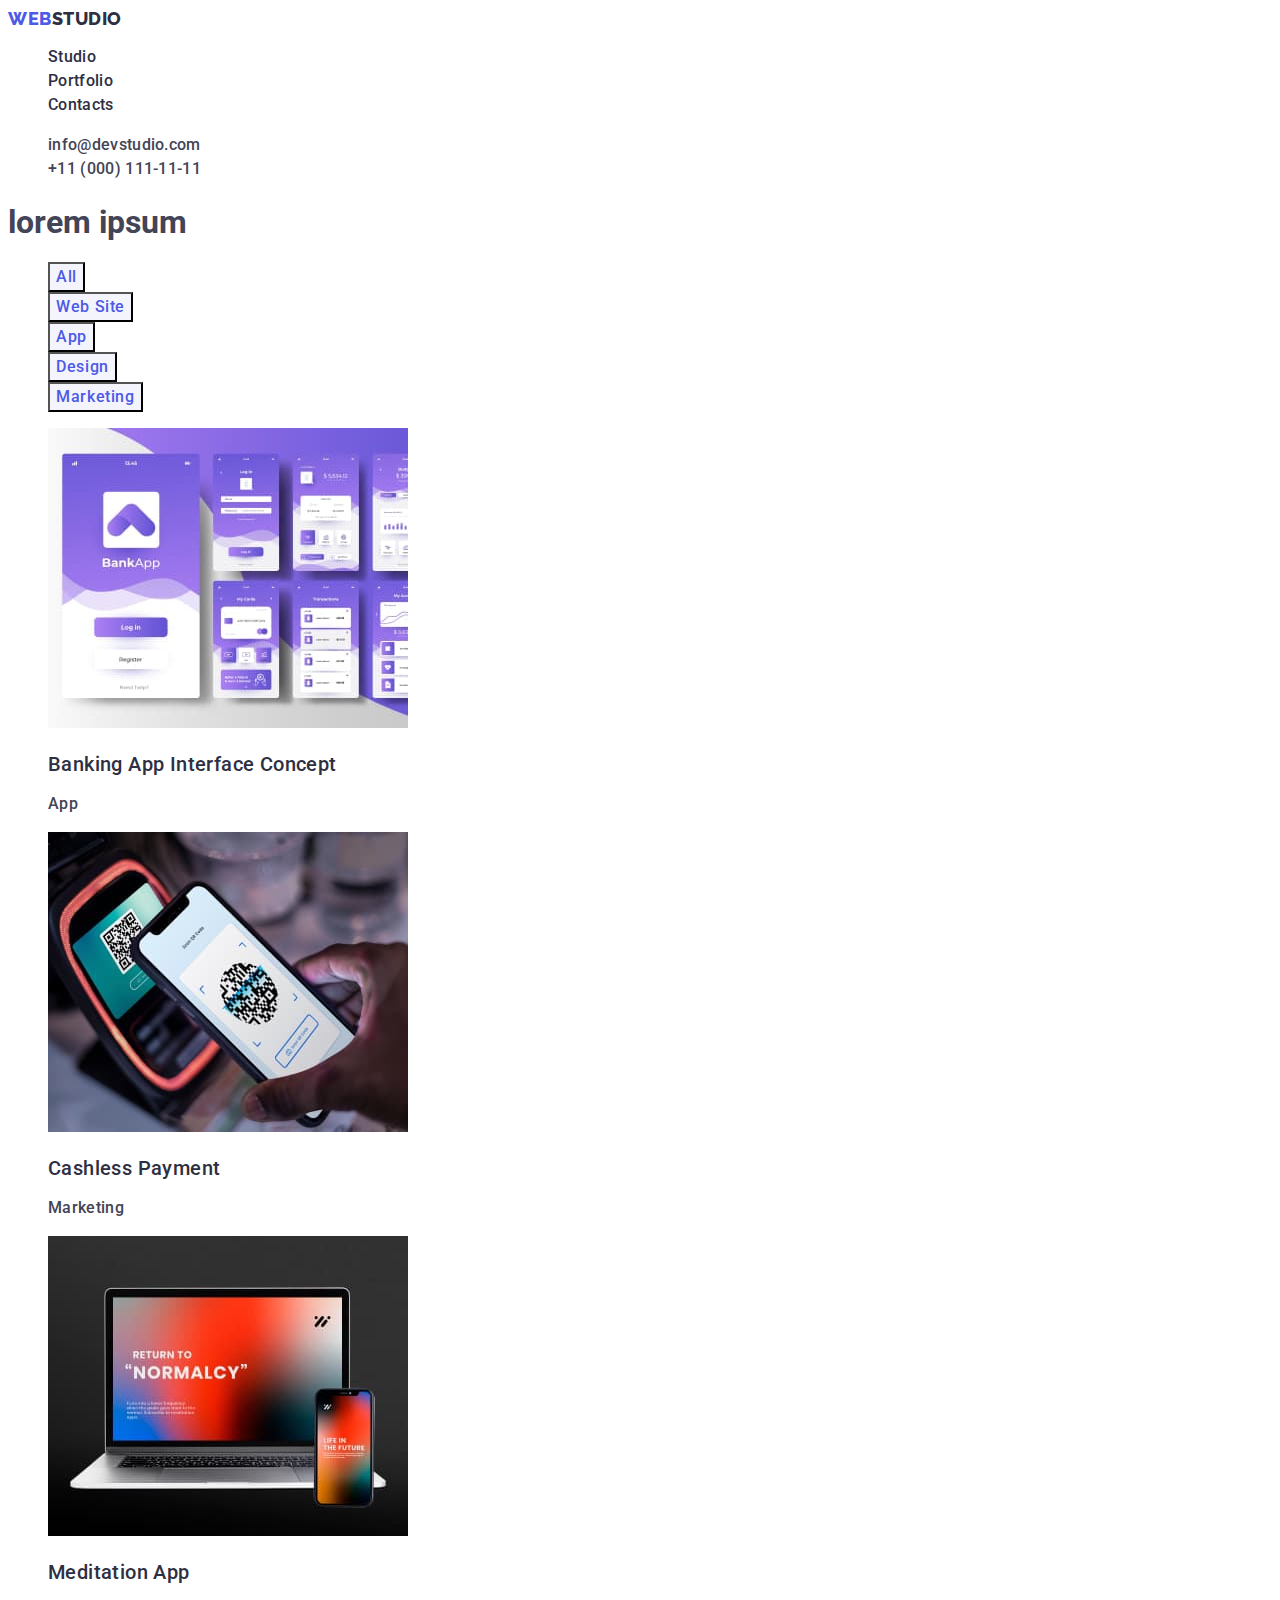
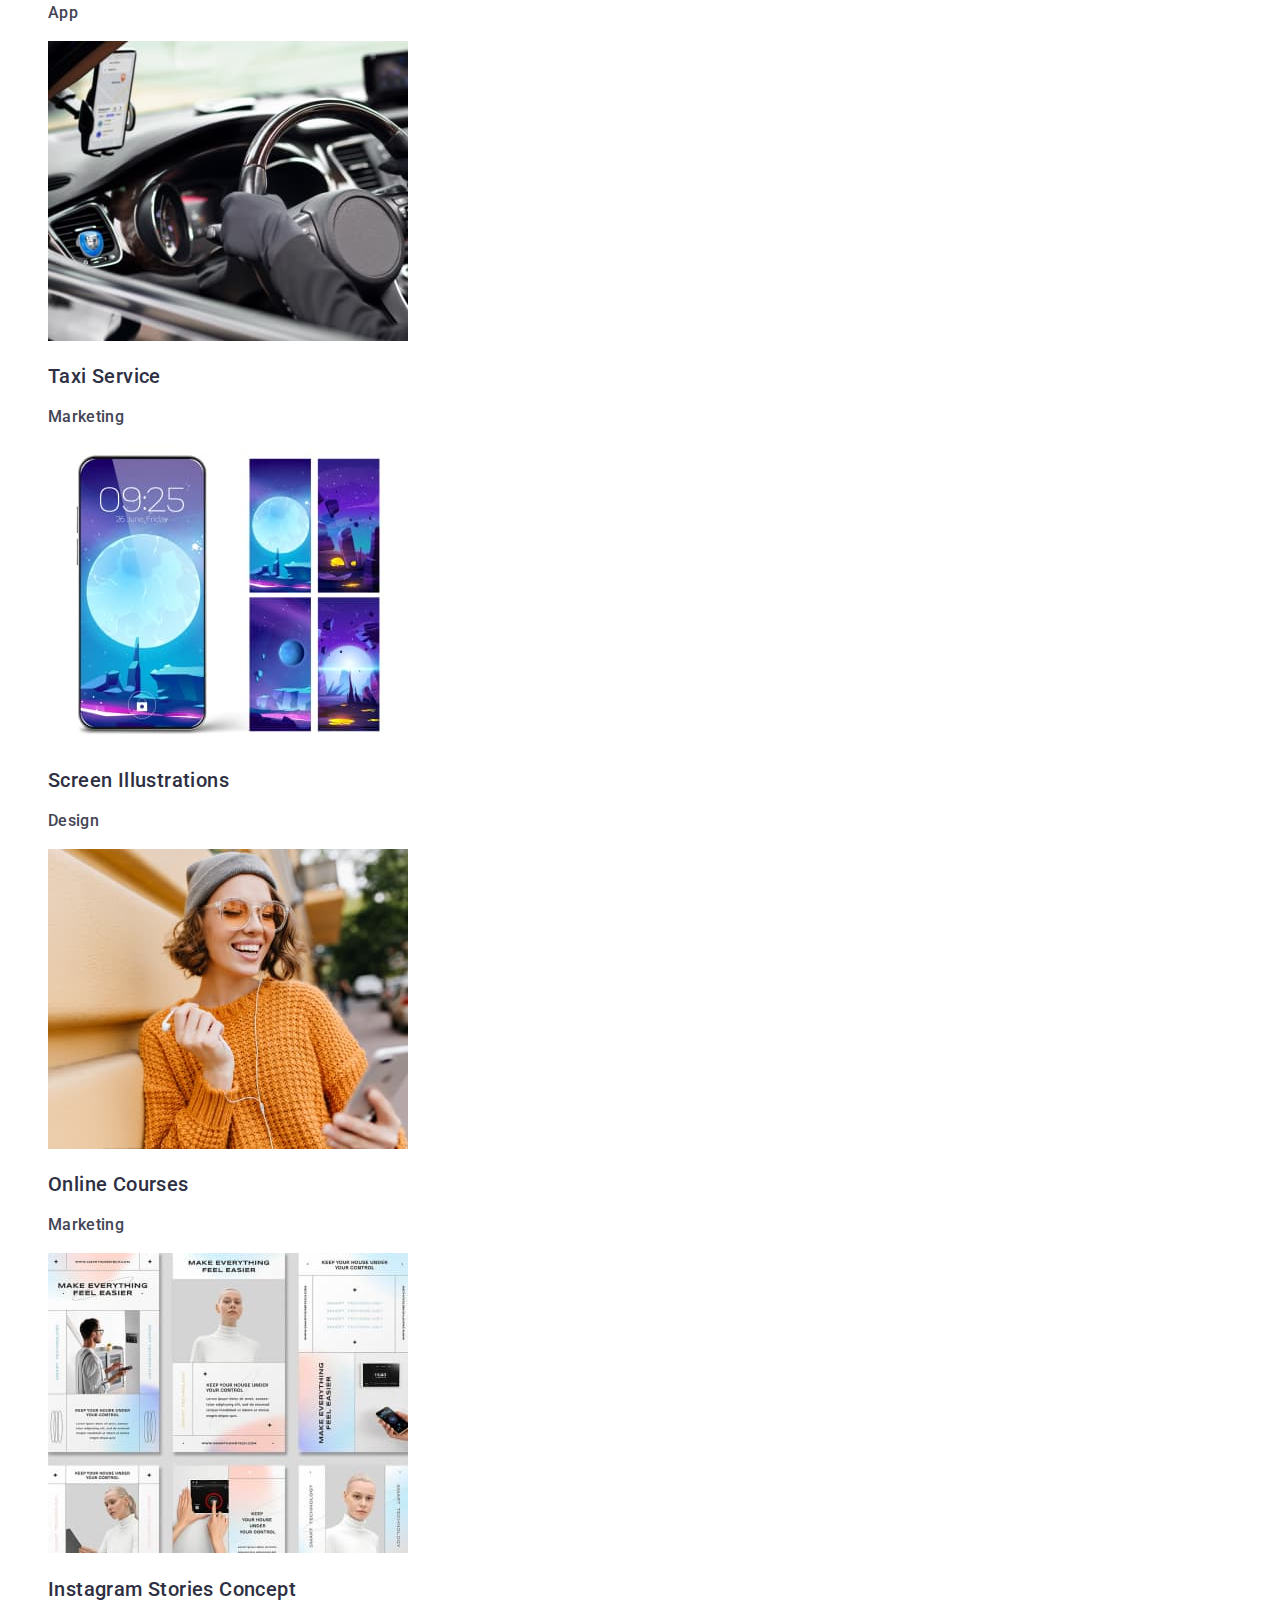
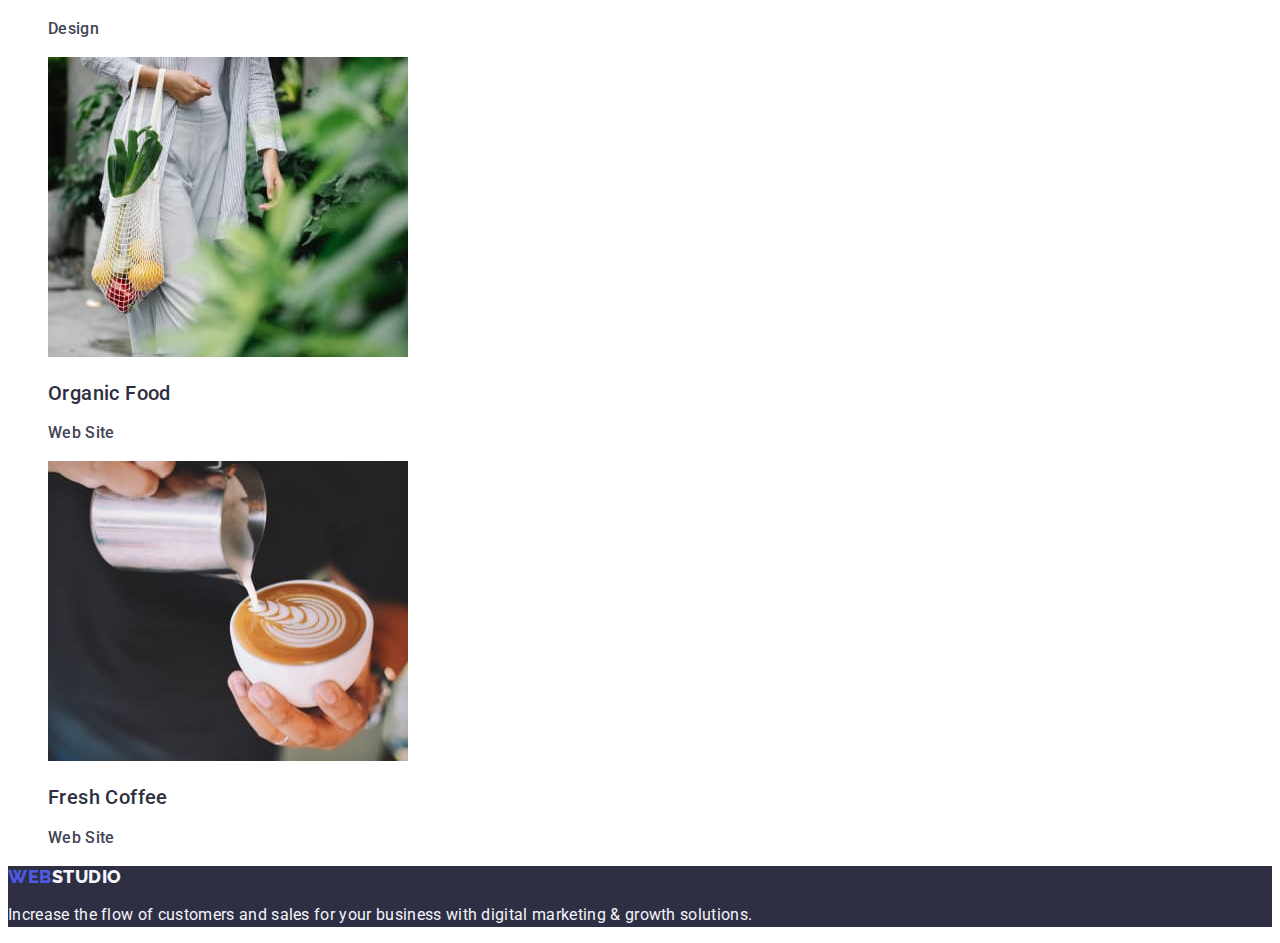
==== portfolio.html @ 7819ffb1 "Initial commit" ====
<!DOCTYPE html>
<html lang="en">
  <head>
    <meta charset="UTF-8" />
    <meta name="viewport" content="width=device-width, initial-scale=1.0" />
    <title>hw2 - portfolio</title>
    <link rel="stylesheet" href="./css/styles.css" />
    <link rel="preconnect" href="https://fonts.googleapis.com" />
    <link rel="preconnect" href="https://fonts.gstatic.com" crossorigin />
    <link
      href="https://fonts.googleapis.com/css2?family=Raleway:wght@800&family=Roboto:wght@400;500;700;900&display=swap"
      rel="stylesheet"
    />
    <style>
      body {
        font-family: 'Roboto', sans-serif;
        color: #434455;
      }
    </style>
  </head>

  <body>
    <header class="header">
      <nav>
        <a class="logo link" href="./index.html"
          >Web<span class="logo-span">Studio</span></a
        >
        <ul class="list">
          <li><a class="link" href="./index.html">Studio</a></li>
          <li><a class="link" href="./portfolio.html">Portfolio</a></li>
          <li><a class="link" href="">Contacts</a></li>
        </ul>
      </nav>

      <address class="address">
        <ul class="list">
          <li>
            <a class="link contact-link" href="mailto:info@devstudio.com"
              >info@devstudio.com</a
            >
          </li>
          <li>
            <a class="link contact-link" href="tel:+110001111111"
              >+11 (000) 111-11-11</a
            >
          </li>
        </ul>
      </address>
    </header>

    <main>
      <section class="contact-portfolio">
        <h1>lorem ipsum</h1>
        <ul class="list">
          <li><button class="p-button" type="button">All</button></li>
          <li><button class="p-button" type="button">Web Site</button></li>
          <li><button class="p-button" type="button">App</button></li>
          <li><button class="p-button" type="button">Design</button></li>
          <li><button class="p-button" type="button">Marketing</button></li>
        </ul>

        <ul class="list">
          <li>
            <a class="link" href="">
              <img
                src="./images/Portfolio/banking-app.jpg"
                alt="banking app with purple color palette"
                width="360"
              />
              <h2 class="tertiary-heading">Banking App Interface Concept</h2>
              <p class="paragraph">App</p>
            </a>
          </li>
          <li>
            <a class="link" href="">
              <img
                src="./images/Portfolio/cashless-payment.jpg"
                alt="telephone application enabling cashless payments"
                width="360"
              />
              <h2 class="tertiary-heading">Cashless Payment</h2>
              <p class="paragraph">Marketing</p>
            </a>
          </li>
          <li>
            <a class="link" href="">
              <img
                src="./images/Portfolio/meditation-app.jpg"
                alt="laptop and smartphone"
                width="360"
              />
              <h2 class="tertiary-heading">Meditation App</h2>
              <p class="paragraph">App</p>
            </a>
          </li>
          <li>
            <a class="link" href="">
              <img
                src="./images/Portfolio/taxi-service.jpg"
                alt="close up of a car dashboard"
                width="360"
              />
              <h2 class="tertiary-heading">Taxi Service</h2>
              <p class="paragraph">Marketing</p>
            </a>
          </li>
          <li>
            <a class="link" href="">
              <img
                src="./images/Portfolio/screen-illustration.jpg"
                alt="smartphone and wallpaper designs"
                width="360"
              />
              <h2 class="tertiary-heading">Screen Illustrations</h2>
              <p class="paragraph">Design</p>
            </a>
          </li>
          <li>
            <a class="link" href="">
              <img
                src="./images/Portfolio/online-courses.jpg"
                alt="broadly smiling woman in a gray cap, sunglasses and orange sweater holding a smartphone with headphones"
                width="360"
              />
              <h2 class="tertiary-heading">Online Courses</h2>
              <p class="paragraph">Marketing</p>
            </a>
          </li>
          <li>
            <a class="link" href="">
              <img
                src="./images/Portfolio/insta-stories-concept.jpg"
                alt="several concept designs for a smart home advertising brochure"
                width="360"
              />
              <h2 class="tertiary-heading">Instagram Stories Concept</h2>
              <p class="paragraph">Design</p>
            </a>
          </li>
          <li>
            <a class="link" href="">
              <img
                src="./images/Portfolio/organic-food.jpg"
                alt="woman in gray clothes carrying a net of fruits and vegetables"
                width="360"
              />
              <h2 class="tertiary-heading">Organic Food</h2>
              <p class="paragraph">Web Site</p>
            </a>
          </li>
          <li>
            <a class="link" href="">
              <img
                src="./images/Portfolio/fresh-coffee.jpg"
                alt="strong close up of a barista's hands decorating coffee with cream"
                width="360"
              />
              <h2 class="tertiary-heading">Fresh Coffee</h2>
              <p class="paragraph">Web Site</p>
            </a>
          </li>
        </ul>
      </section>
    </main>

    <footer class="footer">
      <a class="logo link" href="./index.html"
        >Web<span class="logo-span-two">Studio</span></a
      >
      <p class="paragraph">
        Increase the flow of customers and sales for your business with digital
        marketing & growth solutions.
      </p>
    </footer>
  </body>
</html>
---- css/styles.css ----
:root {
  --primary-brand-color: #4d5ae5;
  --pressed-state-color: #404bbf;
  --dark-color: #2e2f42;
  --success-color: #31d0aa;
  --text-color: #434455;
  --subtle-text-color: #8e8f99;
  --accent-color: #e7e9fc;
  --light-color: #f4f4fd;
  --hero-background-color: #2e2f42;
  --white-background-color: #ffffff;
  --modal-background-color: #fcfcfc;
}

.header {
  background-color: var(--white-background-color);
}

.footer {
  background-color: var(--hero-background-color);
}

.footer > .paragraph {
  color: var(--light-color);
}

.heading {
  background-color: var(--hero-background-color);
}

.main-heading {
  color: var(--white-background-color);
  font-size: 56px;
  font-weight: 700;
  line-height: 1.07em;
  letter-spacing: 0.02em;
  text-align: center;
}

.solutions {
  background-color: var(--white-background-color);
}

.products {
  background-color: var(--white-background-color);
}

.team {
  background-color: var(--light-color);
}

.team-member {
  background-color: var(--white-background-color);
}

.secondary-heading {
  color: var(--dark-color);
  font-size: 36px;
  font-weight: 700;
  line-height: 1.11em;
  letter-spacing: 0.02em;
  text-transform: capitalize;
  text-align: center;
}

.tertiary-heading {
  color: var(--dark-color);
  font-size: 20px;
  font-weight: 500;
  line-height: 1.2em;
  letter-spacing: 0.02em;
}

.paragraph {
  color: var(--text-color);
  font-size: 16px;
  line-height: 1.5em;
  letter-spacing: 0.02em;
}

.portfolio {
  background-color: var(--white-background-color);
}

.link {
  color: var(--primary-brand-color);
  font-size: 18px;
  line-height: 1.17em;
  letter-spacing: 0.03em;
  text-decoration: none;
}

.footer > .link {
  color: var(--primary-brand-color);
}

.list {
  list-style: none;
}

.list .link {
  color: var(--dark-color);
  font-size: 16px;
  font-weight: 500;
  line-height: 1.5em;
  letter-spacing: 0.02em;
  text-decoration: none;
}

.list .link:hover {
  color: var(--pressed-state-color);
}

.list .link:focus {
  color: var(--pressed-state-color);
}

.p-button {
  font-family: 'Roboto', sans-serif;
  color: var(--primary-brand-color);
  background-color: var(--light-color);
  font-size: 16px;
  font-weight: 500;
  line-height: 1.5em;
  letter-spacing: 0.04em;
  cursor: pointer;
}

.p-button:hover {
  color: var(--white-background-color);
  background-color: var(--pressed-state-color);
}

.p-button:focus {
  color: var(--white-background-color);
  background-color: var(--pressed-state-color);
}

.address {
  font-style: normal;
}

.list .contact-link {
  color: var(--text-color);
  font-size: 16px;
  line-height: 1.5em;
  letter-spacing: 0.02em;
  text-decoration: none;
}

.list .contact-link:hover {
  color: var(--pressed-state-color);
}

.list .contact-link:focus {
  color: var(--pressed-state-color);
}

.button {
  font-family: 'Roboto', sans-serif;
  color: var(--white-background-color);
  background-color: var(--primary-brand-color);
  font-size: 16px;
  font-weight: 500;
  line-height: 1.5em;
  letter-spacing: 0.04em;
  cursor: pointer;
}

.button:hover {
  color: var(--white-background-color);
  background-color: var(--pressed-state-color);
}

.button:focus {
  color: var(--white-background-color);
  background-color: var(--pressed-state-color);
}

.logo {
  color: var(--primary-brand-color);
  font-family: 'Raleway', sans-serif;
  font-size: 18px;
  font-weight: 800;
  line-height: 1.17em;
  letter-spacing: 0.03em;
  text-decoration: none;
  text-transform: uppercase;
}

.logo-span {
  color: var(--dark-color);
}

.logo-span-two {
  color: var(--light-color);
}
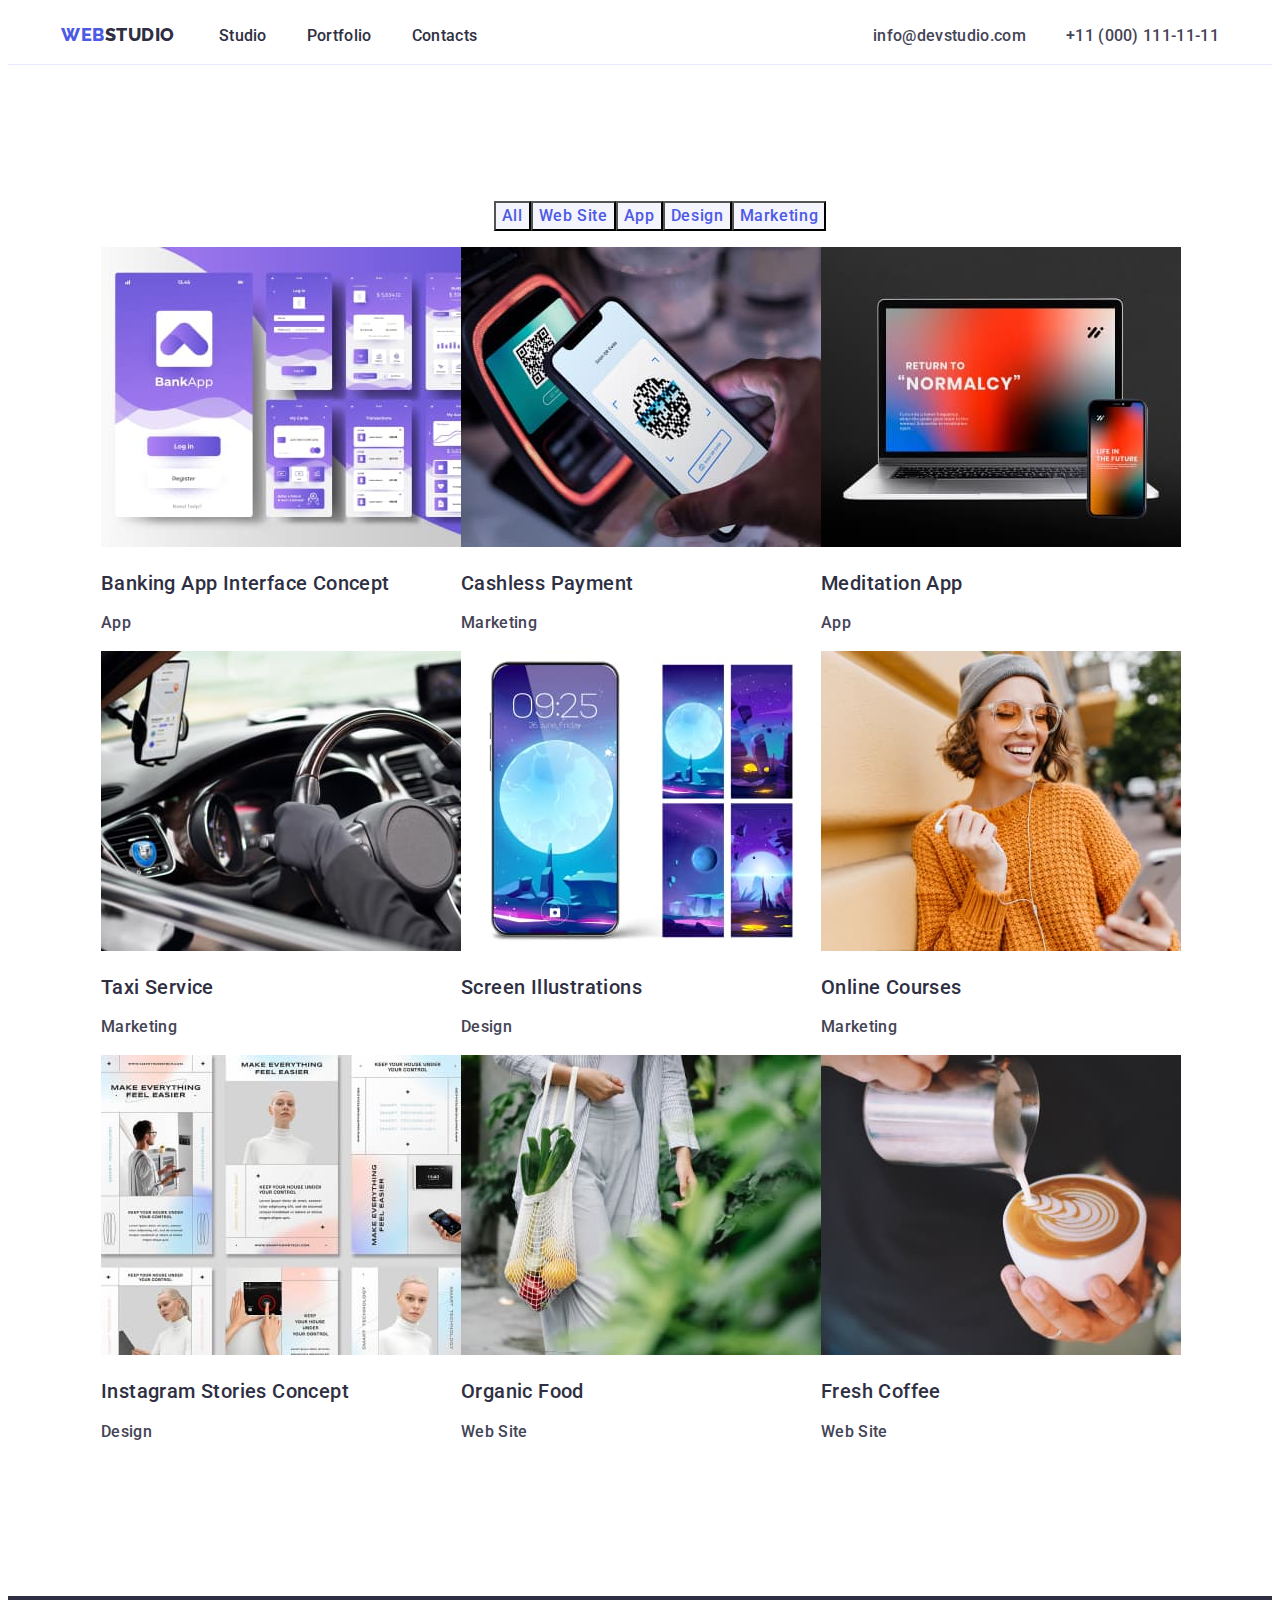
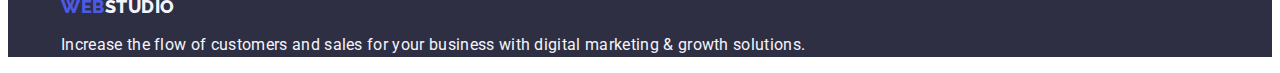
==== commit 0f5cb8e0: "index.html, portfolio.html & styles.css update" ====
--- a/portfolio.html
+++ b/portfolio.html
@@ -3,13 +3,20 @@
   <head>
     <meta charset="UTF-8" />
     <meta name="viewport" content="width=device-width, initial-scale=1.0" />
-    <title>hw2 - portfolio</title>
+    <title>hw3 - portfolio</title>
+    <link
+      rel="stylesheet"
+      href="https://cdnjs.cloudflare.com/ajax/libs/modern-normalize/2.0.0/modern-normalize.min.css"
+      integrity="sha512-4xo8blKMVCiXpTaLzQSLSw3KFOVPWhm/TRtuPVc4WG6kUgjH6J03IBuG7JZPkcWMxJ5huwaBpOpnwYElP/m6wg=="
+      crossorigin="anonymous"
+      referrerpolicy="no-referrer"
+    />
     <link rel="stylesheet" href="./css/styles.css" />
     <link rel="preconnect" href="https://fonts.googleapis.com" />
     <link rel="preconnect" href="https://fonts.gstatic.com" crossorigin />
     <link
+      rel="stylesheet"
       href="https://fonts.googleapis.com/css2?family=Raleway:wght@800&family=Roboto:wght@400;500;700;900&display=swap"
-      rel="stylesheet"
     />
     <style>
       body {
@@ -21,156 +28,162 @@
 
   <body>
     <header class="header">
-      <nav>
-        <a class="logo link" href="./index.html"
-          >Web<span class="logo-span">Studio</span></a
-        >
-        <ul class="list">
-          <li><a class="link" href="./index.html">Studio</a></li>
-          <li><a class="link" href="./portfolio.html">Portfolio</a></li>
-          <li><a class="link" href="">Contacts</a></li>
-        </ul>
-      </nav>
+      <div class="container header-layout">
+        <nav class="navigation">
+          <a class="logo link" href="./index.html"
+            >Web<span class="logo-span">Studio</span></a
+          >
+          <ul class="list page-navigation">
+            <li><a class="link" href="./index.html">Studio</a></li>
+            <li><a class="link" href="./portfolio.html">Portfolio</a></li>
+            <li><a class="link" href="">Contacts</a></li>
+          </ul>
+        </nav>
 
-      <address class="address">
-        <ul class="list">
-          <li>
-            <a class="link contact-link" href="mailto:info@devstudio.com"
-              >info@devstudio.com</a
-            >
-          </li>
-          <li>
-            <a class="link contact-link" href="tel:+110001111111"
-              >+11 (000) 111-11-11</a
-            >
-          </li>
-        </ul>
-      </address>
+        <address class="address">
+          <ul class="list address-list">
+            <li>
+              <a class="link contact-link" href="mailto:info@devstudio.com"
+                >info@devstudio.com</a
+              >
+            </li>
+            <li>
+              <a class="link contact-link" href="tel:+110001111111"
+                >+11 (000) 111-11-11</a
+              >
+            </li>
+          </ul>
+        </address>
+      </div>
     </header>
 
     <main>
-      <section class="contact-portfolio">
-        <h1>lorem ipsum</h1>
-        <ul class="list">
-          <li><button class="p-button" type="button">All</button></li>
-          <li><button class="p-button" type="button">Web Site</button></li>
-          <li><button class="p-button" type="button">App</button></li>
-          <li><button class="p-button" type="button">Design</button></li>
-          <li><button class="p-button" type="button">Marketing</button></li>
-        </ul>
+      <section class="section portfolio">
+        <div class="container portfolio-layout">
+          <h1 class="visually-hidden">lorem ipsum</h1>
+          <ul class="list button-list">
+            <li><button class="p-button" type="button">All</button></li>
+            <li><button class="p-button" type="button">Web Site</button></li>
+            <li><button class="p-button" type="button">App</button></li>
+            <li><button class="p-button" type="button">Design</button></li>
+            <li><button class="p-button" type="button">Marketing</button></li>
+          </ul>
 
-        <ul class="list">
-          <li>
-            <a class="link" href="">
-              <img
-                src="./images/Portfolio/banking-app.jpg"
-                alt="banking app with purple color palette"
-                width="360"
-              />
-              <h2 class="tertiary-heading">Banking App Interface Concept</h2>
-              <p class="paragraph">App</p>
-            </a>
-          </li>
-          <li>
-            <a class="link" href="">
-              <img
-                src="./images/Portfolio/cashless-payment.jpg"
-                alt="telephone application enabling cashless payments"
-                width="360"
-              />
-              <h2 class="tertiary-heading">Cashless Payment</h2>
-              <p class="paragraph">Marketing</p>
-            </a>
-          </li>
-          <li>
-            <a class="link" href="">
-              <img
-                src="./images/Portfolio/meditation-app.jpg"
-                alt="laptop and smartphone"
-                width="360"
-              />
-              <h2 class="tertiary-heading">Meditation App</h2>
-              <p class="paragraph">App</p>
-            </a>
-          </li>
-          <li>
-            <a class="link" href="">
-              <img
-                src="./images/Portfolio/taxi-service.jpg"
-                alt="close up of a car dashboard"
-                width="360"
-              />
-              <h2 class="tertiary-heading">Taxi Service</h2>
-              <p class="paragraph">Marketing</p>
-            </a>
-          </li>
-          <li>
-            <a class="link" href="">
-              <img
-                src="./images/Portfolio/screen-illustration.jpg"
-                alt="smartphone and wallpaper designs"
-                width="360"
-              />
-              <h2 class="tertiary-heading">Screen Illustrations</h2>
-              <p class="paragraph">Design</p>
-            </a>
-          </li>
-          <li>
-            <a class="link" href="">
-              <img
-                src="./images/Portfolio/online-courses.jpg"
-                alt="broadly smiling woman in a gray cap, sunglasses and orange sweater holding a smartphone with headphones"
-                width="360"
-              />
-              <h2 class="tertiary-heading">Online Courses</h2>
-              <p class="paragraph">Marketing</p>
-            </a>
-          </li>
-          <li>
-            <a class="link" href="">
-              <img
-                src="./images/Portfolio/insta-stories-concept.jpg"
-                alt="several concept designs for a smart home advertising brochure"
-                width="360"
-              />
-              <h2 class="tertiary-heading">Instagram Stories Concept</h2>
-              <p class="paragraph">Design</p>
-            </a>
-          </li>
-          <li>
-            <a class="link" href="">
-              <img
-                src="./images/Portfolio/organic-food.jpg"
-                alt="woman in gray clothes carrying a net of fruits and vegetables"
-                width="360"
-              />
-              <h2 class="tertiary-heading">Organic Food</h2>
-              <p class="paragraph">Web Site</p>
-            </a>
-          </li>
-          <li>
-            <a class="link" href="">
-              <img
-                src="./images/Portfolio/fresh-coffee.jpg"
-                alt="strong close up of a barista's hands decorating coffee with cream"
-                width="360"
-              />
-              <h2 class="tertiary-heading">Fresh Coffee</h2>
-              <p class="paragraph">Web Site</p>
-            </a>
-          </li>
-        </ul>
+          <ul class="list cards-list">
+            <li class="card">
+              <a class="link" href="">
+                <img
+                  src="./images/Portfolio/banking-app.jpg"
+                  alt="banking app with purple color palette"
+                  width="360"
+                />
+                <h2 class="tertiary-heading">Banking App Interface Concept</h2>
+                <p class="paragraph">App</p>
+              </a>
+            </li>
+            <li class="card">
+              <a class="link" href="">
+                <img
+                  src="./images/Portfolio/cashless-payment.jpg"
+                  alt="telephone application enabling cashless payments"
+                  width="360"
+                />
+                <h2 class="tertiary-heading">Cashless Payment</h2>
+                <p class="paragraph">Marketing</p>
+              </a>
+            </li>
+            <li class="card">
+              <a class="link" href="">
+                <img
+                  src="./images/Portfolio/meditation-app.jpg"
+                  alt="laptop and smartphone"
+                  width="360"
+                />
+                <h2 class="tertiary-heading">Meditation App</h2>
+                <p class="paragraph">App</p>
+              </a>
+            </li>
+            <li class="card">
+              <a class="link" href="">
+                <img
+                  src="./images/Portfolio/taxi-service.jpg"
+                  alt="close up of a car dashboard"
+                  width="360"
+                />
+                <h2 class="tertiary-heading">Taxi Service</h2>
+                <p class="paragraph">Marketing</p>
+              </a>
+            </li>
+            <li class="card">
+              <a class="link" href="">
+                <img
+                  src="./images/Portfolio/screen-illustration.jpg"
+                  alt="smartphone and wallpaper designs"
+                  width="360"
+                />
+                <h2 class="tertiary-heading">Screen Illustrations</h2>
+                <p class="paragraph">Design</p>
+              </a>
+            </li>
+            <li class="card">
+              <a class="link" href="">
+                <img
+                  src="./images/Portfolio/online-courses.jpg"
+                  alt="broadly smiling woman in a gray cap, sunglasses and orange sweater holding a smartphone with headphones"
+                  width="360"
+                />
+                <h2 class="tertiary-heading">Online Courses</h2>
+                <p class="paragraph">Marketing</p>
+              </a>
+            </li>
+            <li class="card">
+              <a class="link" href="">
+                <img
+                  src="./images/Portfolio/insta-stories-concept.jpg"
+                  alt="several concept designs for a smart home advertising brochure"
+                  width="360"
+                />
+                <h2 class="tertiary-heading">Instagram Stories Concept</h2>
+                <p class="paragraph">Design</p>
+              </a>
+            </li>
+            <li class="card">
+              <a class="link" href="">
+                <img
+                  src="./images/Portfolio/organic-food.jpg"
+                  alt="woman in gray clothes carrying a net of fruits and vegetables"
+                  width="360"
+                />
+                <h2 class="tertiary-heading">Organic Food</h2>
+                <p class="paragraph">Web Site</p>
+              </a>
+            </li>
+            <li class="card">
+              <a class="link" href="">
+                <img
+                  src="./images/Portfolio/fresh-coffee.jpg"
+                  alt="strong close up of a barista's hands decorating coffee with cream"
+                  width="360"
+                />
+                <h2 class="tertiary-heading">Fresh Coffee</h2>
+                <p class="paragraph">Web Site</p>
+              </a>
+            </li>
+          </ul>
+        </div>
       </section>
     </main>
 
     <footer class="footer">
-      <a class="logo link" href="./index.html"
-        >Web<span class="logo-span-two">Studio</span></a
-      >
-      <p class="paragraph">
-        Increase the flow of customers and sales for your business with digital
-        marketing & growth solutions.
-      </p>
+      <div class="container footer-layout">
+        <a class="logo link" href="./index.html"
+          >Web<span class="logo-span-two">Studio</span></a
+        >
+        <p class="paragraph">
+          Increase the flow of customers and sales for your business with
+          digital marketing & growth solutions.
+        </p>
+      </div>
     </footer>
   </body>
 </html>
--- a/css/styles.css
+++ b/css/styles.css
@@ -13,6 +13,7 @@
 }
 
 .header {
+  border-bottom: 1px solid var(--accent-color);
   background-color: var(--white-background-color);
 }
 
@@ -20,7 +21,7 @@
   background-color: var(--hero-background-color);
 }
 
-.footer > .paragraph {
+.footer .paragraph {
   color: var(--light-color);
 }
 
@@ -195,3 +196,67 @@
 .logo-span-two {
   color: var(--light-color);
 }
+
+.container {
+  width: 1158px;
+  padding-inline: 15px;
+  margin-inline: auto;
+}
+
+.section {
+  padding-block: 120px;
+}
+
+.header-layout {
+  display: flex;
+  flex-direction: row;
+  align-items: center;
+  justify-content: space-between;
+}
+
+.page-navigation {
+  display: inline-flex;
+  align-items: flex-start;
+  gap: 40px;
+}
+
+.address-list {
+  display: inline-flex;
+  align-items: flex-start;
+  gap: 40px;
+}
+
+.solutions-layout .list {
+  display: flex;
+}
+
+.products-layout .list {
+  display: flex;
+}
+
+.team-layout .list {
+  display: flex;
+}
+
+.portfolio-layout .button-list {
+  display: flex;
+  justify-content: center;
+}
+
+.portfolio-layout .cards-list {
+  display: flex;
+  flex-wrap: wrap;
+}
+
+.visually-hidden {
+  position: absolute;
+  width: 1px;
+  height: 1px;
+  margin: -1px;
+  border: 0;
+  padding: 0;
+  white-space: nowrap;
+  clip-path: inset(100%);
+  clip: rect(0 0 0 0);
+  overflow: hidden;
+}
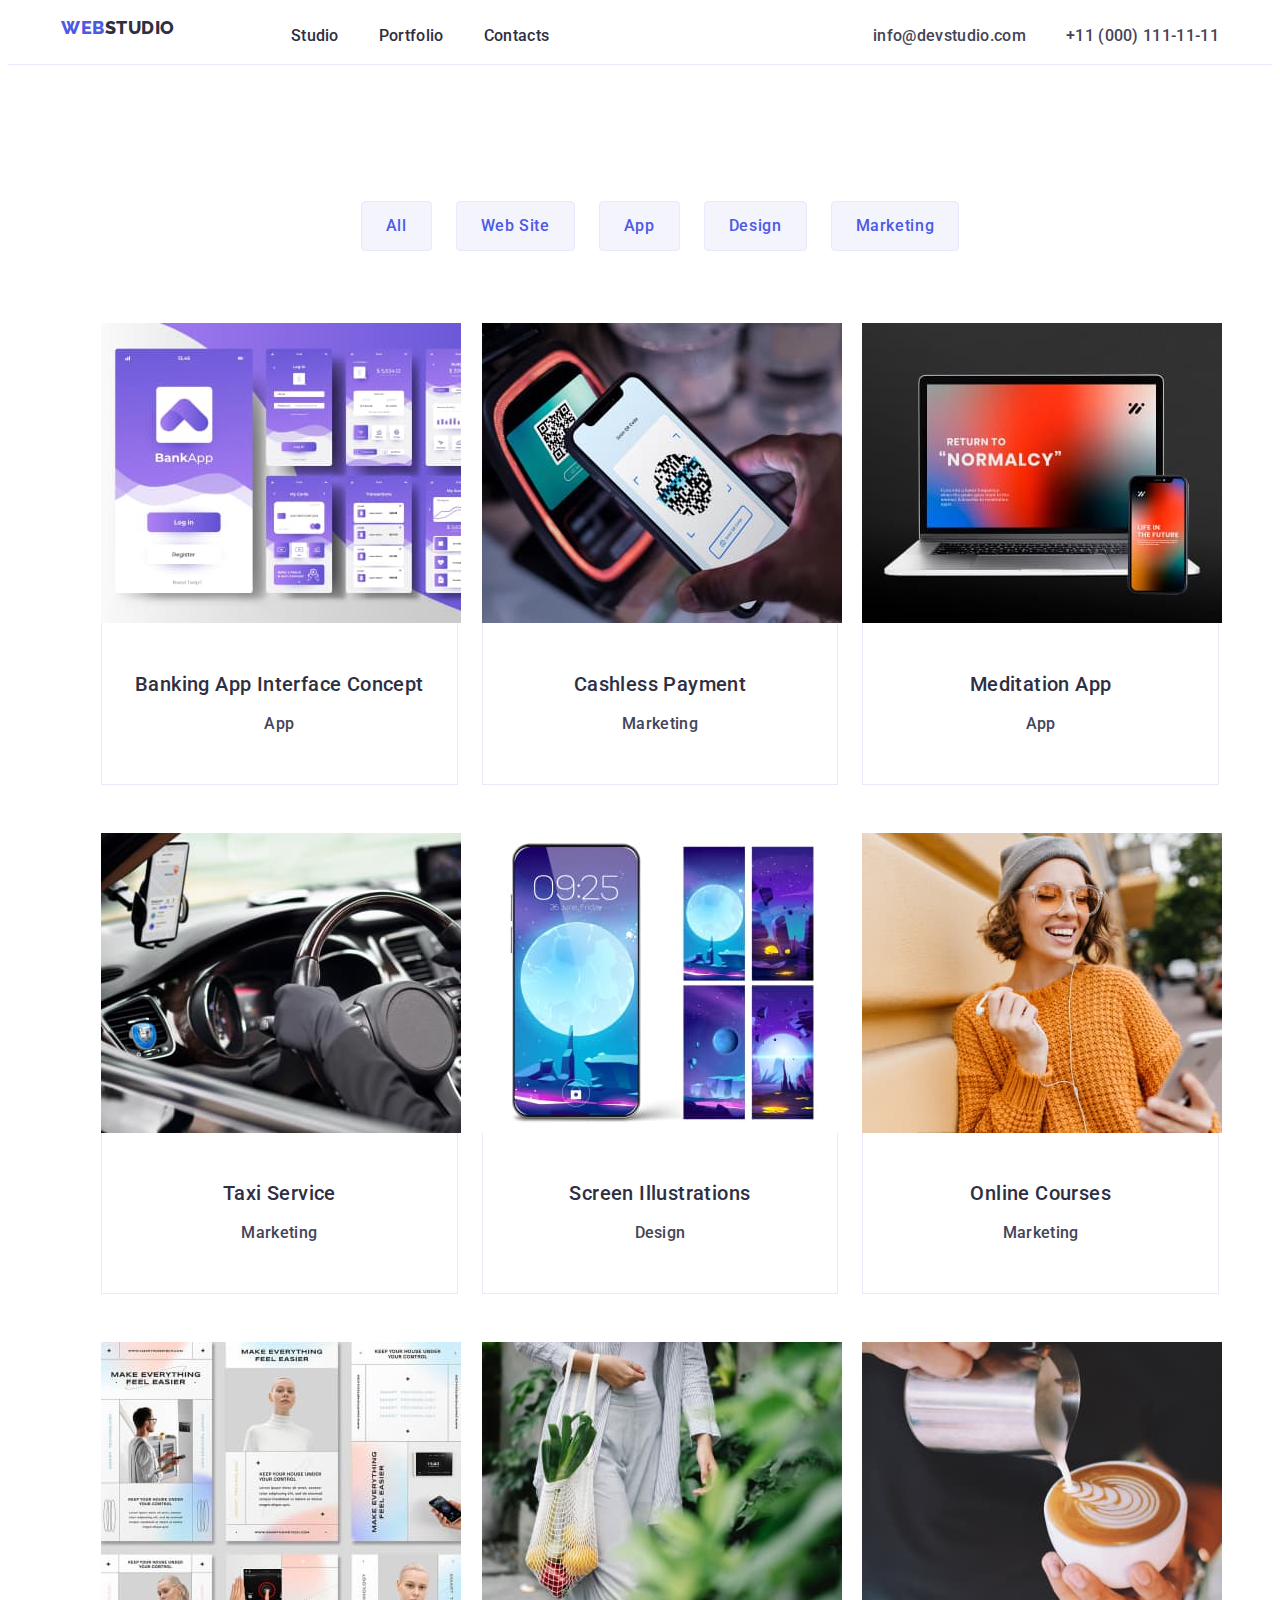
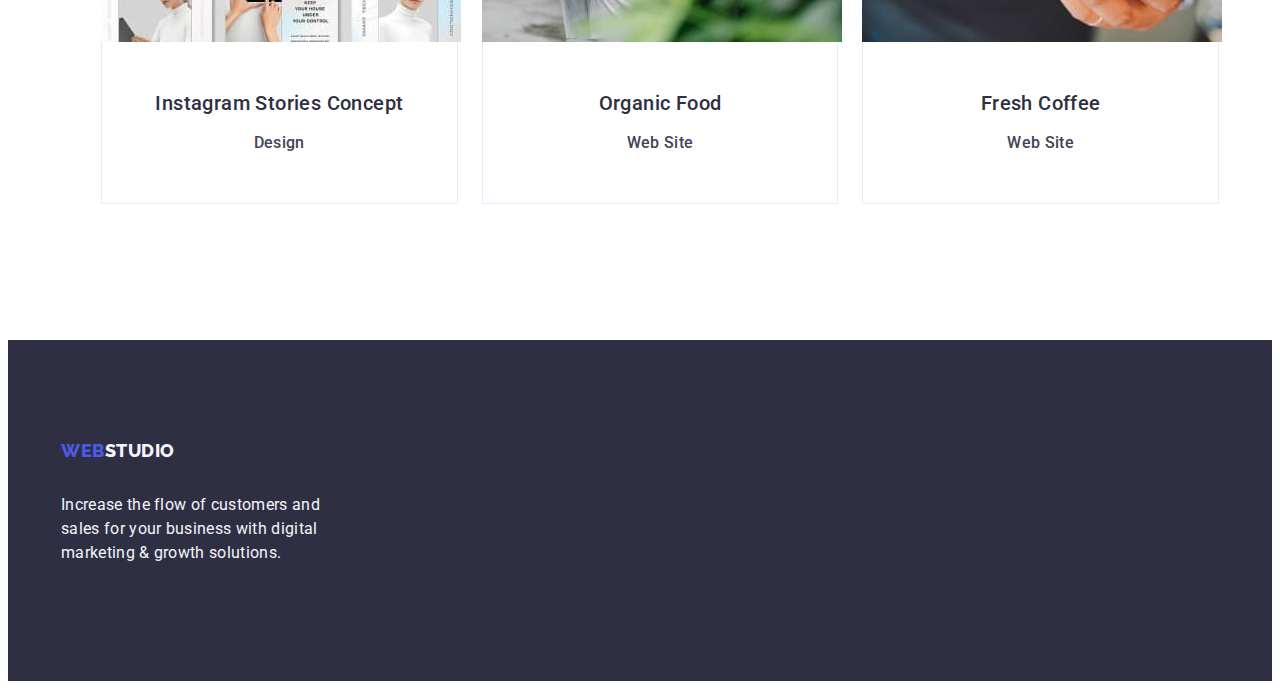
==== commit cf7bf74f: "index.html, portfolio.html & styles.css update" ====
--- a/portfolio.html
+++ b/portfolio.html
@@ -77,8 +77,12 @@
                   alt="banking app with purple color palette"
                   width="360"
                 />
-                <h2 class="tertiary-heading">Banking App Interface Concept</h2>
-                <p class="paragraph">App</p>
+                <div class="a-card">
+                  <h2 class="tertiary-heading">
+                    Banking App Interface Concept
+                  </h2>
+                  <p class="paragraph">App</p>
+                </div>
               </a>
             </li>
             <li class="card">
@@ -88,8 +92,10 @@
                   alt="telephone application enabling cashless payments"
                   width="360"
                 />
-                <h2 class="tertiary-heading">Cashless Payment</h2>
-                <p class="paragraph">Marketing</p>
+                <div class="a-card">
+                  <h2 class="tertiary-heading">Cashless Payment</h2>
+                  <p class="paragraph">Marketing</p>
+                </div>
               </a>
             </li>
             <li class="card">
@@ -99,8 +105,10 @@
                   alt="laptop and smartphone"
                   width="360"
                 />
-                <h2 class="tertiary-heading">Meditation App</h2>
-                <p class="paragraph">App</p>
+                <div class="a-card">
+                  <h2 class="tertiary-heading">Meditation App</h2>
+                  <p class="paragraph">App</p>
+                </div>
               </a>
             </li>
             <li class="card">
@@ -110,8 +118,10 @@
                   alt="close up of a car dashboard"
                   width="360"
                 />
-                <h2 class="tertiary-heading">Taxi Service</h2>
-                <p class="paragraph">Marketing</p>
+                <div class="a-card">
+                  <h2 class="tertiary-heading">Taxi Service</h2>
+                  <p class="paragraph">Marketing</p>
+                </div>
               </a>
             </li>
             <li class="card">
@@ -121,8 +131,10 @@
                   alt="smartphone and wallpaper designs"
                   width="360"
                 />
-                <h2 class="tertiary-heading">Screen Illustrations</h2>
-                <p class="paragraph">Design</p>
+                <div class="a-card">
+                  <h2 class="tertiary-heading">Screen Illustrations</h2>
+                  <p class="paragraph">Design</p>
+                </div>
               </a>
             </li>
             <li class="card">
@@ -132,8 +144,10 @@
                   alt="broadly smiling woman in a gray cap, sunglasses and orange sweater holding a smartphone with headphones"
                   width="360"
                 />
-                <h2 class="tertiary-heading">Online Courses</h2>
-                <p class="paragraph">Marketing</p>
+                <div class="a-card">
+                  <h2 class="tertiary-heading">Online Courses</h2>
+                  <p class="paragraph">Marketing</p>
+                </div>
               </a>
             </li>
             <li class="card">
@@ -143,8 +157,10 @@
                   alt="several concept designs for a smart home advertising brochure"
                   width="360"
                 />
-                <h2 class="tertiary-heading">Instagram Stories Concept</h2>
-                <p class="paragraph">Design</p>
+                <div class="a-card">
+                  <h2 class="tertiary-heading">Instagram Stories Concept</h2>
+                  <p class="paragraph">Design</p>
+                </div>
               </a>
             </li>
             <li class="card">
@@ -154,8 +170,10 @@
                   alt="woman in gray clothes carrying a net of fruits and vegetables"
                   width="360"
                 />
-                <h2 class="tertiary-heading">Organic Food</h2>
-                <p class="paragraph">Web Site</p>
+                <div class="a-card">
+                  <h2 class="tertiary-heading">Organic Food</h2>
+                  <p class="paragraph">Web Site</p>
+                </div>
               </a>
             </li>
             <li class="card">
@@ -165,8 +183,10 @@
                   alt="strong close up of a barista's hands decorating coffee with cream"
                   width="360"
                 />
-                <h2 class="tertiary-heading">Fresh Coffee</h2>
-                <p class="paragraph">Web Site</p>
+                <div class="a-card">
+                  <h2 class="tertiary-heading">Fresh Coffee</h2>
+                  <p class="paragraph">Web Site</p>
+                </div>
               </a>
             </li>
           </ul>
--- a/css/styles.css
+++ b/css/styles.css
@@ -19,14 +19,25 @@
 
 .footer {
   background-color: var(--hero-background-color);
+  padding-block: 100px;
 }
 
 .footer .paragraph {
   color: var(--light-color);
+  max-width: 264px;
 }
 
 .heading {
   background-color: var(--hero-background-color);
+  padding-block: 188px;
+}
+
+.heading .button {
+  display: block;
+  min-width: 169px;
+  height: 56px;
+  border: none;
+  border-radius: 4px;
 }
 
 .main-heading {
@@ -36,6 +47,7 @@
   line-height: 1.07em;
   letter-spacing: 0.02em;
   text-align: center;
+  max-width: 496px;
 }
 
 .solutions {
@@ -52,6 +64,8 @@
 
 .team-member {
   background-color: var(--white-background-color);
+  flex-basis: calc((100% - 72px) / 4);
+  border-radius: 0px 0px 4px 4px;
 }
 
 .secondary-heading {
@@ -62,6 +76,7 @@
   letter-spacing: 0.02em;
   text-transform: capitalize;
   text-align: center;
+  margin-bottom: 72px;
 }
 
 .tertiary-heading {
@@ -70,6 +85,9 @@
   font-weight: 500;
   line-height: 1.2em;
   letter-spacing: 0.02em;
+  margin-bottom: 8px;
+  text-align: center;
+  margin-bottom: 8px;
 }
 
 .paragraph {
@@ -81,6 +99,7 @@
 
 .portfolio {
   background-color: var(--white-background-color);
+  padding: 96px 0 120px 0;
 }
 
 .link {
@@ -125,16 +144,22 @@
   line-height: 1.5em;
   letter-spacing: 0.04em;
   cursor: pointer;
+  padding-block: 12px;
+  padding-inline: 24px;
+  border: 1px solid var(--accent-color);
+  border-radius: 4px;
 }
 
 .p-button:hover {
   color: var(--white-background-color);
   background-color: var(--pressed-state-color);
+  border: 1px solid transparent;
 }
 
 .p-button:focus {
   color: var(--white-background-color);
   background-color: var(--pressed-state-color);
+  border: 1px solid transparent;
 }
 
 .address {
@@ -187,6 +212,9 @@
   letter-spacing: 0.03em;
   text-decoration: none;
   text-transform: uppercase;
+  margin-right: 76px;
+  display: inline-block;
+  margin-bottom: 16px;
 }
 
 .logo-span {
@@ -215,37 +243,62 @@
 }
 
 .page-navigation {
-  display: inline-flex;
+  display: flex;
   align-items: flex-start;
   gap: 40px;
 }
 
+.page-navigation .link {
+  padding-block: 24px;
+}
+
 .address-list {
-  display: inline-flex;
+  display: flex;
   align-items: flex-start;
   gap: 40px;
 }
 
 .solutions-layout .list {
   display: flex;
+  gap: 24px;
 }
 
 .products-layout .list {
   display: flex;
+  gap: 24px;
 }
 
 .team-layout .list {
   display: flex;
+  gap: 24px;
 }
 
 .portfolio-layout .button-list {
   display: flex;
   justify-content: center;
+  gap: 24px;
+  margin-bottom: 72px;
 }
 
 .portfolio-layout .cards-list {
   display: flex;
   flex-wrap: wrap;
+  column-gap: 24px;
+  row-gap: 48px;
+}
+
+.cards-list .card {
+  width: calc((100% - 48px) / 3);
+}
+
+.card .a-card {
+  padding: 32px 16px;
+  border: 1px solid var(--accent-color);
+  border-top: none;
+}
+
+.card .a-card > .paragraph {
+  text-align: center;
 }
 
 .visually-hidden {
@@ -260,3 +313,29 @@
   clip: rect(0 0 0 0);
   overflow: hidden;
 }
+
+img {
+  display: block;
+}
+
+.navigation {
+  display: flex;
+  align-items: center;
+}
+
+.solution {
+  flex-basis: calc((100% - 72px) / 4);
+}
+
+.product {
+  flex-basis: calc((100% - 3 * 16px) / 3);
+}
+
+.team-member .t-member > .paragraph {
+  text-align: center;
+}
+
+.t-member {
+  padding-block: 32px;
+  padding-inline: 16px;
+}
